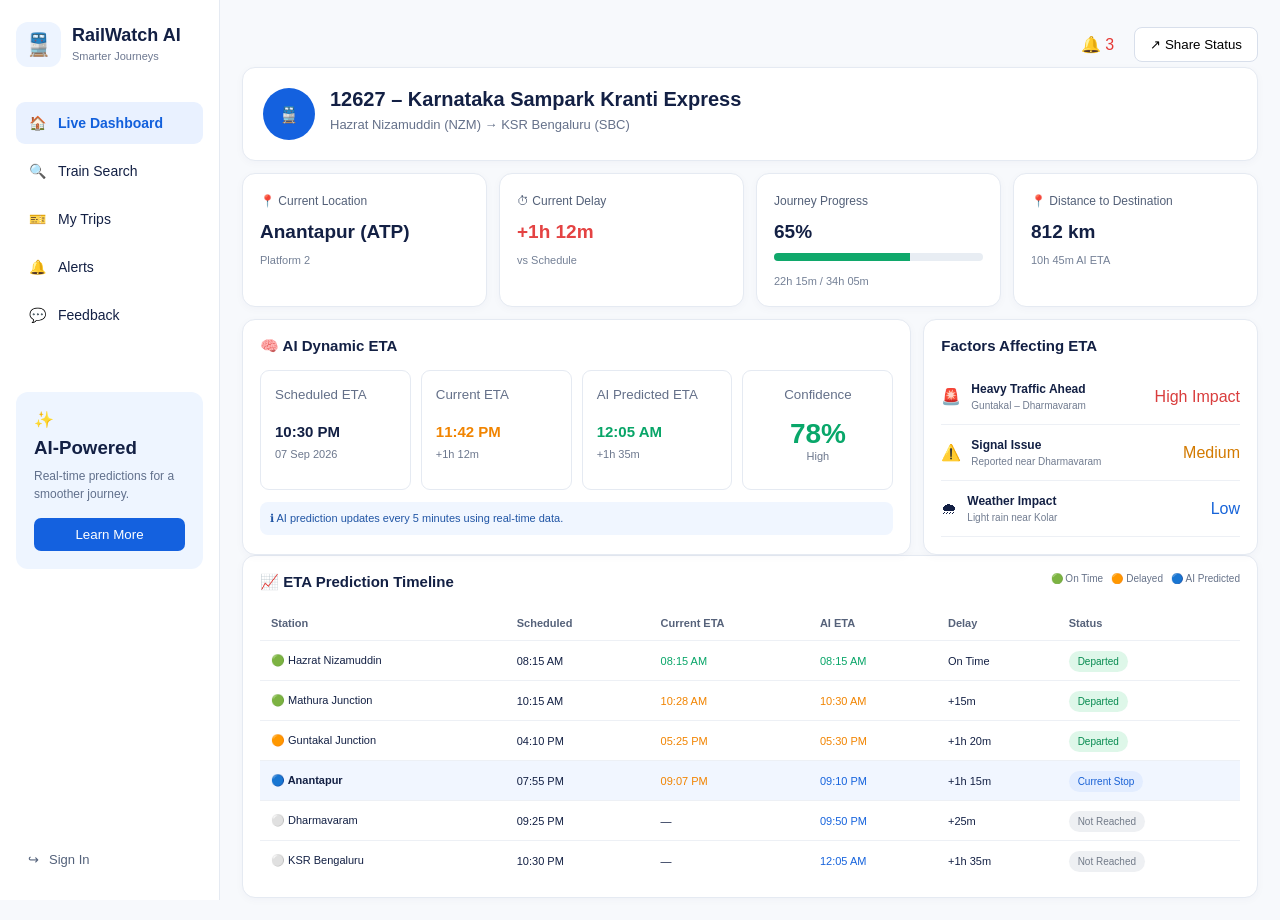
==== index.html @ a4cbb794 "Add files via upload" ====
<!DOCTYPE html>
<html lang="en">
<head>
  <meta charset="UTF-8">
  <meta name="viewport" content="width=device-width, initial-scale=1.0">
  <title>RailWatch AI - Live Dashboard</title>
  <link rel="stylesheet" href="style.css">
</head>

<body>

<div class="app">

  <!-- SIDEBAR -->
  <aside class="sidebar">

    <div class="brand">
      <div class="brand-icon">🚆</div>
      <div>
        <h2>RailWatch AI</h2>
        <small>Smarter Journeys</small>
      </div>
    </div>

    <nav>

      <a href="index.html" class="nav-item active">
        🏠 <span>Live Dashboard</span>
      </a>

      <a href="train.html" class="nav-item">
        🔍 <span>Train Search</span>
      </a>

      <a href="my-trips.html" class="nav-item">
        🎫 <span>My Trips</span>
      </a>

      <a href="alerts.html" class="nav-item">
        🔔 <span>Alerts</span>
      </a>

      <a href="feedback.html" class="nav-item">
        💬 <span>Feedback</span>
      </a>

    </nav>

    <div class="ai-sidebar-card">
      ✨
      <h3>AI-Powered</h3>
      <p>
        Real-time predictions for a smoother journey.
      </p>
      <button>Learn More</button>
    </div>

    <div class="auth-sidebar-links">
      <a href="signin.html" class="auth-link">↪ <span>Sign In</span></a>
    </div>

  </aside>


  <!-- MAIN -->
  <main class="main">

    <header class="topbar">
      <div>🔔 <span class="notification">3</span></div>
      <button>↗ Share Status</button>
    </header>


    <!-- TRAIN HEADER -->

    <section class="card train-header">

      <div class="train-logo">🚆</div>

      <div>
        <h1>12627 – Karnataka Sampark Kranti Express</h1>
        <p>Hazrat Nizamuddin (NZM) → KSR Bengaluru (SBC)</p>
      </div>

    </section>


    <!-- OVERVIEW -->

    <section class="overview-grid">

      <div class="card stat-card">
        <span>📍 Current Location</span>
        <h2>Anantapur (ATP)</h2>
        <small>Platform 2</small>
      </div>

      <div class="card stat-card">
        <span>⏱ Current Delay</span>
        <h2 class="danger">+1h 12m</h2>
        <small>vs Schedule</small>
      </div>

      <div class="card stat-card">
        <span>Journey Progress</span>
        <h2>65%</h2>

        <div class="progress">
          <div style="width:65%"></div>
        </div>

        <small>22h 15m / 34h 05m</small>
      </div>

      <div class="card stat-card">
        <span>📍 Distance to Destination</span>
        <h2>812 km</h2>
        <small>10h 45m AI ETA</small>
      </div>

    </section>


    <!-- ETA + FACTORS -->

    <section class="two-column">

      <!-- AI ETA -->

      <div class="card section">

        <h2>🧠 AI Dynamic ETA</h2>

        <div class="eta-grid">

          <div class="eta-box">
            <small>Scheduled ETA</small>
            <h3>10:30 PM</h3>
            <p>07 Sep 2026</p>
          </div>

          <div class="eta-box">
            <small>Current ETA</small>
            <h3 class="warning">11:42 PM</h3>
            <p>+1h 12m</p>
          </div>

          <div class="eta-box">
            <small>AI Predicted ETA</small>
            <h3 class="success">12:05 AM</h3>
            <p>+1h 35m</p>
          </div>

          <div class="eta-box confidence">
            <small>Confidence</small>
            <strong>78%</strong>
            <p>High</p>
          </div>

        </div>

        <div class="info">
          ℹ AI prediction updates every 5 minutes using real-time data.
        </div>

      </div>


      <!-- FACTORS -->

      <div class="card section">

        <h2>Factors Affecting ETA</h2>

        <div class="factor">
          🚨
          <div>
            <strong>Heavy Traffic Ahead</strong>
            <small>Guntakal – Dharmavaram</small>
          </div>
          <span class="high">High Impact</span>
        </div>

        <div class="factor">
          ⚠️
          <div>
            <strong>Signal Issue</strong>
            <small>Reported near Dharmavaram</small>
          </div>
          <span class="medium">Medium</span>
        </div>

        <div class="factor">
          🌧
          <div>
            <strong>Weather Impact</strong>
            <small>Light rain near Kolar</small>
          </div>
          <span class="low">Low</span>
        </div>

      </div>

    </section>


    <!-- ETA TIMELINE -->

    <section class="card section">

      <div class="section-heading">
        <h2>📈 ETA Prediction Timeline</h2>

        <div class="legend">
          🟢 On Time &nbsp;
          🟠 Delayed &nbsp;
          🔵 AI Predicted
        </div>
      </div>


      <div class="table-container">

        <table>

          <thead>
            <tr>
              <th>Station</th>
              <th>Scheduled</th>
              <th>Current ETA</th>
              <th>AI ETA</th>
              <th>Delay</th>
              <th>Status</th>
            </tr>
          </thead>

          <tbody>

            <tr>
              <td>🟢 Hazrat Nizamuddin</td>
              <td>08:15 AM</td>
              <td class="success">08:15 AM</td>
              <td class="success">08:15 AM</td>
              <td>On Time</td>
              <td><span class="status green">Departed</span></td>
            </tr>

            <tr>
              <td>🟢 Mathura Junction</td>
              <td>10:15 AM</td>
              <td class="warning">10:28 AM</td>
              <td class="warning">10:30 AM</td>
              <td>+15m</td>
              <td><span class="status green">Departed</span></td>
            </tr>

            <tr>
              <td>🟠 Guntakal Junction</td>
              <td>04:10 PM</td>
              <td class="warning">05:25 PM</td>
              <td class="warning">05:30 PM</td>
              <td>+1h 20m</td>
              <td><span class="status green">Departed</span></td>
            </tr>

            <tr class="current">
              <td><strong>🔵 Anantapur</strong></td>
              <td>07:55 PM</td>
              <td class="warning">09:07 PM</td>
              <td class="blue">09:10 PM</td>
              <td>+1h 15m</td>
              <td><span class="status blue-bg">Current Stop</span></td>
            </tr>

            <tr>
              <td>⚪ Dharmavaram</td>
              <td>09:25 PM</td>
              <td>—</td>
              <td class="blue">09:50 PM</td>
              <td>+25m</td>
              <td><span class="status gray">Not Reached</span></td>
            </tr>

            <tr>
              <td>⚪ KSR Bengaluru</td>
              <td>10:30 PM</td>
              <td>—</td>
              <td class="blue">12:05 AM</td>
              <td>+1h 35m</td>
              <td><span class="status gray">Not Reached</span></td>
            </tr>

          </tbody>

        </table>

      </div>

    </section>

  </main>

</div>

<script src="app.js"></script>
<script src="client_sync.js"></script>

</body>
</html>
---- style.css ----
* {
  box-sizing: border-box;
  margin: 0;
  padding: 0;
  font-family: Inter, Arial, sans-serif;
}

body {
  background: #f7f9fc;
  color: #132044;
}

a {
  text-decoration: none;
  color: inherit;
}


/* =========================
   APP
========================= */

.app {
  display: flex;
  min-height: 100vh;
}


/* =========================
   SIDEBAR
========================= */

.sidebar {
  width: 220px;
  background: white;
  border-right: 1px solid #e5eaf2;
  position: fixed;
  top: 0;
  bottom: 0;
  padding: 22px 16px;
  display: flex;
  flex-direction: column;
}

.brand {
  display: flex;
  align-items: center;
  gap: 11px;
  margin-bottom: 35px;
}

.brand-icon {
  width: 45px;
  height: 45px;
  background: #edf4ff;
  border-radius: 12px;
  display: flex;
  align-items: center;
  justify-content: center;
  font-size: 22px;
}

.brand h2 {
  font-size: 18px;
}

.brand small {
  color: #6d7890;
  font-size: 11px;
}


.nav-item {
  display: flex;
  gap: 12px;
  padding: 13px;
  border-radius: 9px;
  margin-bottom: 6px;
  font-size: 14px;
  transition: .2s;
}

.nav-item:hover {
  background: #f1f5ff;
}

.nav-item.active {
  background: #e9f1ff;
  color: #1260dc;
  font-weight: 650;
}


/* =========================
   AI CARD
========================= */

.ai-sidebar-card {
  background: #eef5ff;
  margin-top: 50px;
  padding: 18px;
  border-radius: 12px;
}

.ai-sidebar-card h3 {
  margin: 8px 0;
}

.ai-sidebar-card p {
  font-size: 12px;
  line-height: 1.5;
  color: #61708c;
}

.ai-sidebar-card button {
  width: 100%;
  margin-top: 15px;
  padding: 9px;
  border: 0;
  border-radius: 7px;
  background: #1461df;
  color: white;
}

.auth-sidebar-links {
  margin-top: auto;
  padding-top: 20px;
}

.auth-link {
  display: flex;
  align-items: center;
  gap: 10px;
  padding: 11px 12px;
  border-radius: 8px;
  color: #53617a;
  font-size: 13px;
  transition: .2s;
}

.auth-link:hover {
  background: #f1f5ff;
  color: #1260dc;
}


/* =========================
   MAIN
========================= */

.main {
  margin-left: 220px;
  width: calc(100% - 220px);
  padding: 22px;
}

.topbar {
  height: 45px;
  display: flex;
  justify-content: flex-end;
  align-items: center;
  gap: 20px;
}

.topbar button {
  padding: 9px 15px;
  border: 1px solid #d8dfeb;
  background: white;
  border-radius: 8px;
}

.notification {
  color: #e53935;
}


/* =========================
   COMMON CARD
========================= */

.card {
  background: white;
  border: 1px solid #e5eaf2;
  border-radius: 13px;
  box-shadow: 0 2px 8px rgba(20,40,80,.03);
}


/* =========================
   TRAIN HEADER
========================= */

.train-header {
  display: flex;
  gap: 15px;
  padding: 20px;
}

.train-logo {
  width: 52px;
  height: 52px;
  border-radius: 50%;
  background: #1461df;
  color: white;
  display: flex;
  align-items: center;
  justify-content: center;
}

.train-header h1 {
  font-size: 20px;
  margin-bottom: 6px;
}

.train-header p {
  color: #65718a;
  font-size: 13px;
}


/* =========================
   OVERVIEW
========================= */

.overview-grid {
  display: grid;
  grid-template-columns: repeat(4,1fr);
  gap: 12px;
  margin-top: 12px;
}

.stat-card {
  padding: 17px;
}

.stat-card span {
  font-size: 12px;
  color: #536078;
}

.stat-card h2 {
  margin: 12px 0 7px;
  font-size: 19px;
}

.stat-card small {
  color: #748096;
  font-size: 11px;
}

.progress {
  height: 8px;
  background: #e8edf3;
  border-radius: 20px;
  margin: 10px 0;
  overflow: hidden;
}

.progress div {
  height: 100%;
  background: #10a86b;
}


/* =========================
   TWO COLUMN
========================= */

.two-column {
  display: grid;
  grid-template-columns: 2fr 1fr;
  gap: 12px;
  margin-top: 12px;
}

.section {
  padding: 17px;
}

.section h2 {
  font-size: 15px;
  margin-bottom: 15px;
}


/* =========================
   ETA
========================= */

.eta-grid {
  display: grid;
  grid-template-columns: repeat(4,1fr);
  gap: 10px;
}

.eta-box {
  border: 1px solid #e5eaf2;
  border-radius: 9px;
  padding: 14px;
  min-height: 120px;
}

.eta-box small {
  color: #647089;
}

.eta-box h3 {
  margin: 20px 0 8px;
  font-size: 15px;
}

.eta-box p {
  color: #6c778d;
  font-size: 11px;
}

.confidence {
  text-align: center;
}

.confidence strong {
  display: block;
  font-size: 28px;
  color: #09a76a;
  margin-top: 15px;
}

.info {
  margin-top: 12px;
  padding: 10px;
  background: #f0f6ff;
  border-radius: 8px;
  color: #2055a5;
  font-size: 11px;
}


/* =========================
   FACTORS
========================= */

.factor {
  display: flex;
  align-items: center;
  gap: 10px;
  padding: 13px 0;
  border-bottom: 1px solid #edf0f5;
}

.factor div {
  flex: 1;
}

.factor strong,
.factor small {
  display: block;
}

.factor strong {
  font-size: 12px;
}

.factor small {
  font-size: 10px;
  color: #717c90;
  margin-top: 4px;
}


/* =========================
   COLORS
========================= */

.success {
  color: #08a568 !important;
}

.warning {
  color: #f18400 !important;
}

.danger {
  color: #e44343 !important;
}

.blue {
  color: #1764dd !important;
}

.high {
  color: #d93d3d;
}

.medium {
  color: #d37a00;
}

.low {
  color: #1764d9;
}


/* =========================
   TIMELINE
========================= */

.section-heading {
  display: flex;
  justify-content: space-between;
}

.legend {
  font-size: 10px;
  color: #667289;
}

.table-container {
  overflow-x: auto;
}

table {
  width: 100%;
  border-collapse: collapse;
}

th {
  font-size: 11px;
  color: #56627a;
  text-align: left;
  padding: 11px;
}

td {
  font-size: 11px;
  padding: 13px 11px;
  border-top: 1px solid #edf0f5;
}

.current {
  background: #f1f6ff;
}

.status {
  padding: 5px 9px;
  border-radius: 20px;
  font-size: 10px;
}

.green {
  background: #def7e9;
  color: #078b50;
}

.blue-bg {
  background: #e3edff;
  color: #1760d5;
}

.gray {
  background: #eef0f3;
  color: #727b89;
}


/* =========================
   PAGE HEADER
========================= */

.page-header {
  padding: 25px 0;
}

.page-header h1 {
  font-size: 25px;
  margin-bottom: 7px;
}

.page-header p {
  color: #69758c;
}


/* =========================
   SEARCH
========================= */

.search-box {
  padding: 20px;
  display: flex;
  gap: 15px;
  align-items: end;
}

.search-input {
  flex: 1;
}

.search-input label {
  display: block;
  font-size: 11px;
  margin-bottom: 7px;
}

.search-input input,
.feedback-form textarea,
.feedback-form select {
  width: 100%;
  border: 1px solid #dce2eb;
  border-radius: 8px;
  padding: 11px;
  outline: none;
}

.primary-btn {
  display: inline-block;
  border: 0;
  background: #1762dc;
  color: white;
  padding: 11px 18px;
  border-radius: 8px;
  cursor: pointer;
}

.secondary-btn {
  padding: 10px 15px;
  border: 1px solid #d5dce8;
  background: white;
  border-radius: 8px;
}

.user-form {
  margin: 16px 0 20px;
  padding-bottom: 18px;
  border-bottom: 1px solid #edf0f5;
}

/* =========================
   AUTH
========================= */

.auth-page {
  min-height: 100vh;
  display: grid;
  place-items: center;
  padding: 24px;
}

.auth-card {
  width: min(100%, 420px);
  padding: 30px;
}

.auth-brand {
  margin-bottom: 28px;
}

.auth-card h1 {
  font-size: 26px;
  margin-bottom: 8px;
}

.auth-subtitle {
  color: #69758c;
  font-size: 13px;
  margin-bottom: 25px;
}

.auth-card label {
  display: block;
  font-size: 12px;
  margin: 15px 0 7px;
}

.auth-card input {
  width: 100%;
  border: 1px solid #dce2eb;
  border-radius: 8px;
  padding: 11px;
  outline: none;
}

.auth-card input:focus {
  border-color: #1762dc;
}

.auth-submit {
  width: 100%;
  margin-top: 24px;
}

.back-link {
  display: block;
  margin-top: 20px;
  color: #1762dc;
  font-size: 12px;
  text-align: center;
}


/* =========================
   TRAIN RESULTS
========================= */

.section-heading-text {
  margin: 25px 0 12px;
  font-size: 17px;
}

.train-result {
  padding: 17px;
  margin-bottom: 10px;
  display: flex;
  align-items: center;
  gap: 15px;
}

.train-result-icon {
  font-size: 25px;
}

.train-result-info {
  flex: 1;
}

.train-result-info h3 {
  font-size: 14px;
  margin-bottom: 5px;
}

.train-result-info p {
  font-size: 11px;
  color: #69758a;
  margin-bottom: 8px;
}

.view-btn {
  color: #1762dc;
  font-weight: 650;
}


/* =========================
   TRIPS
========================= */

.trip-grid {
  display: grid;
  grid-template-columns: repeat(2,1fr);
  gap: 15px;
}

.trip-card {
  padding: 20px;
}

.trip-header {
  display: flex;
  justify-content: space-between;
}

.trip-header h2 {
  margin-top: 12px;
}

.trip-header p {
  color: #68748a;
  font-size: 12px;
}

.favorite {
  color: #f2a400;
  font-size: 20px;
}

.trip-route {
  display: flex;
  align-items: center;
  justify-content: space-between;
  margin: 30px 0;
}

.trip-route div {
  text-align: center;
}

.trip-route small {
  display: block;
  color: #718096;
  margin-top: 5px;
  font-size: 10px;
}

.route-line {
  color: #1762dc;
}

.trip-status {
  display: flex;
  justify-content: space-between;
  margin-bottom: 20px;
}

.trip-status small,
.trip-status strong {
  display: block;
}

.trip-status small {
  color: #69758b;
  font-size: 10px;
}

.trip-status strong {
  margin-top: 5px;
}


/* =========================
   ALERTS
========================= */

.alert-list {
  display: flex;
  flex-direction: column;
  gap: 10px;
}

.alert-card-large {
  padding: 18px;
  display: flex;
  gap: 15px;
}

.alert-symbol {
  width: 45px;
  height: 45px;
  border-radius: 10px;
  display: flex;
  align-items: center;
  justify-content: center;
}

.danger-bg {
  background: #ffe7e7;
}

.warning-bg {
  background: #fff1db;
}

.success-bg {
  background: #def7e9;
}

.alert-content {
  flex: 1;
}

.alert-top {
  display: flex;
  justify-content: space-between;
}

.alert-top h3 {
  font-size: 14px;
}

.alert-top small {
  color: #7a8497;
}

.alert-content p {
  margin: 8px 0;
  font-size: 12px;
  color: #647087;
}

.alert-tag {
  font-size: 10px;
}


/* =========================
   FEEDBACK
========================= */

.feedback-layout {
  display: grid;
  grid-template-columns: 2fr 1fr;
  gap: 15px;
}

.feedback-form,
.feedback-info {
  padding: 22px;
}

.feedback-form h2 {
  margin-bottom: 25px;
}

.feedback-form label {
  display: block;
  font-size: 12px;
  margin: 15px 0 7px;
}

.feedback-form textarea {
  min-height: 140px;
  resize: vertical;
}

.feedback-form select {
  margin-bottom: 15px;
}

.rating {
  display: flex;
  gap: 10px;
}

.rating button {
  font-size: 25px;
  background: white;
  border: 1px solid #e1e6ee;
  border-radius: 8px;
  padding: 7px;
  cursor: pointer;
}

.feedback-icon {
  font-size: 35px;
  margin-bottom: 15px;
}

.feedback-info li {
  margin: 15px 0;
  color: #5e6b82;
  font-size: 12px;
}


/* =========================
   MOBILE
========================= */

@media(max-width: 900px) {

  .sidebar {
    width: 70px;
  }

  .brand div:last-child,
  .nav-item span,
  .ai-sidebar-card {
    display: none;
  }

  .nav-item {
    justify-content: center;
  }

  .main {
    margin-left: 70px;
    width: calc(100% - 70px);
  }

  .overview-grid,
  .two-column,
  .trip-grid,
  .feedback-layout {
    grid-template-columns: 1fr;
  }

  .eta-grid {
    grid-template-columns: repeat(2,1fr);
  }

  .search-box {
    flex-direction: column;
    align-items: stretch;
  }

}

@media(max-width: 550px) {

  .eta-grid {
    grid-template-columns: 1fr;
  }

  .main {
    padding: 12px;
  }

}
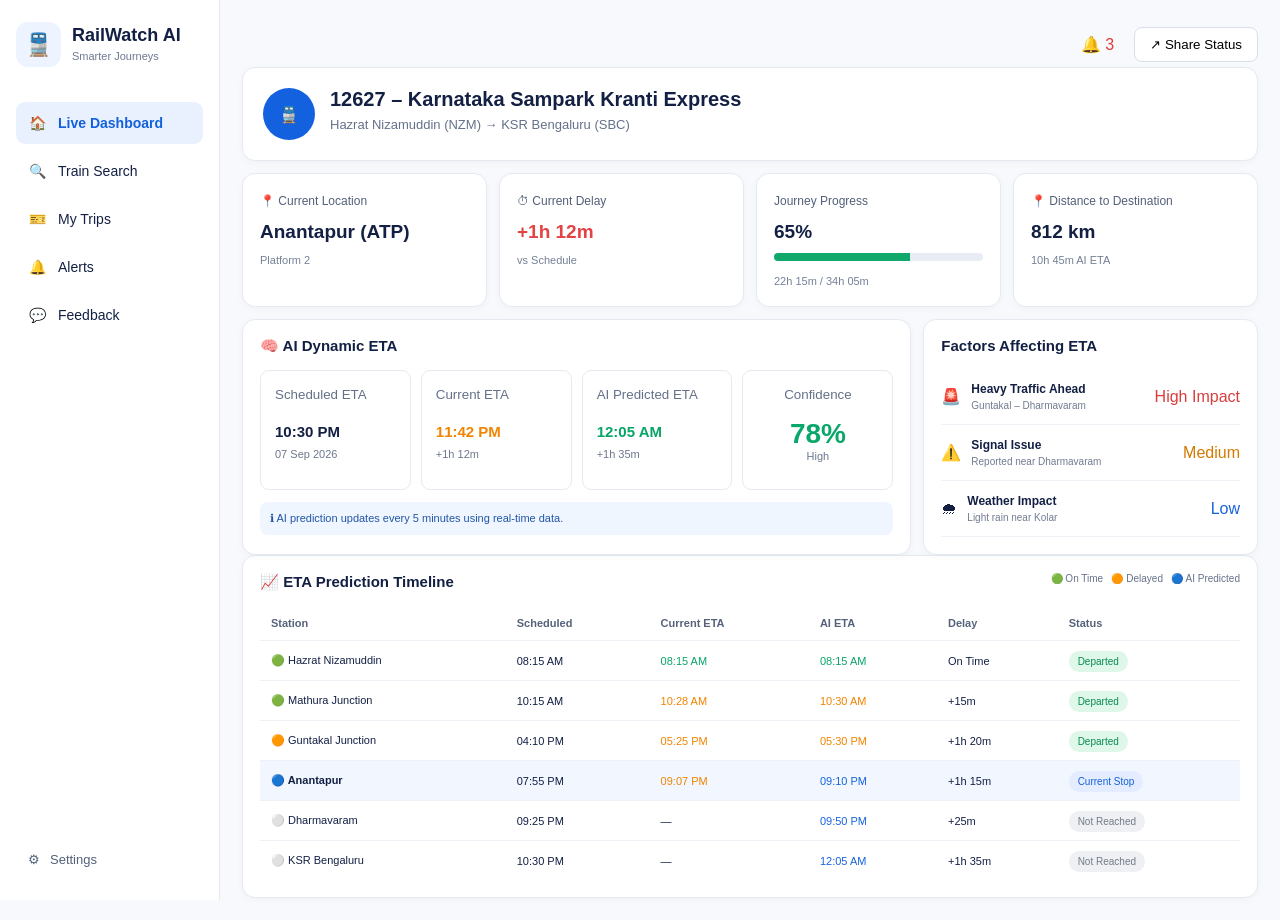
==== commit 192712e2: "Add files via upload" ====
--- a/index.html
+++ b/index.html
@@ -46,17 +46,11 @@
 
     </nav>
 
-    <div class="ai-sidebar-card">
-      ✨
-      <h3>AI-Powered</h3>
-      <p>
-        Real-time predictions for a smoother journey.
-      </p>
-      <button>Learn More</button>
-    </div>
-
     <div class="auth-sidebar-links">
-      <a href="signin.html" class="auth-link">↪ <span>Sign In</span></a>
+      <details class="settings-menu">
+        <summary>⚙ <span>Settings</span></summary>
+        <a href="signin.html" class="auth-link">↪ <span>Sign In</span></a>
+      </details>
     </div>
 
   </aside>
--- a/style.css
+++ b/style.css
@@ -143,6 +143,32 @@
   color: #1260dc;
 }
 
+.settings-menu summary {
+  display: flex;
+  align-items: center;
+  gap: 10px;
+  padding: 11px 12px;
+  border-radius: 8px;
+  color: #53617a;
+  font-size: 13px;
+  cursor: pointer;
+  list-style: none;
+}
+
+.settings-menu summary::-webkit-details-marker {
+  display: none;
+}
+
+.settings-menu summary:hover {
+  background: #f1f5ff;
+  color: #1260dc;
+}
+
+.settings-menu .auth-link {
+  margin-top: 4px;
+  padding-left: 24px;
+}
+
 
 /* =========================
    MAIN
@@ -583,6 +609,26 @@
   border-color: #1762dc;
 }
 
+.password-field {
+  position: relative;
+}
+
+.password-field input {
+  padding-right: 42px;
+}
+
+.password-toggle {
+  position: absolute;
+  top: 50%;
+  right: 8px;
+  transform: translateY(-50%);
+  border: 0;
+  background: transparent;
+  color: #53617a;
+  cursor: pointer;
+  padding: 5px;
+}
+
 .auth-submit {
   width: 100%;
   margin-top: 24px;
@@ -594,6 +640,34 @@
   color: #1762dc;
   font-size: 12px;
   text-align: center;
+}
+
+.signin-error {
+  min-height: 18px;
+  margin-top: 10px;
+  color: #e44343;
+  font-size: 12px;
+  text-align: center;
+}
+
+.js-message {
+  margin-top: 10px;
+  color: #e44343;
+  font-size: 12px;
+}
+
+.other-factor-textarea {
+  width: 100%;
+  min-height: 78px;
+  padding: 10px;
+  border: 1px solid #dce2eb;
+  border-radius: 8px;
+  resize: vertical;
+  outline: none;
+}
+
+.other-factor-textarea:focus {
+  border-color: #1762dc;
 }
 
 
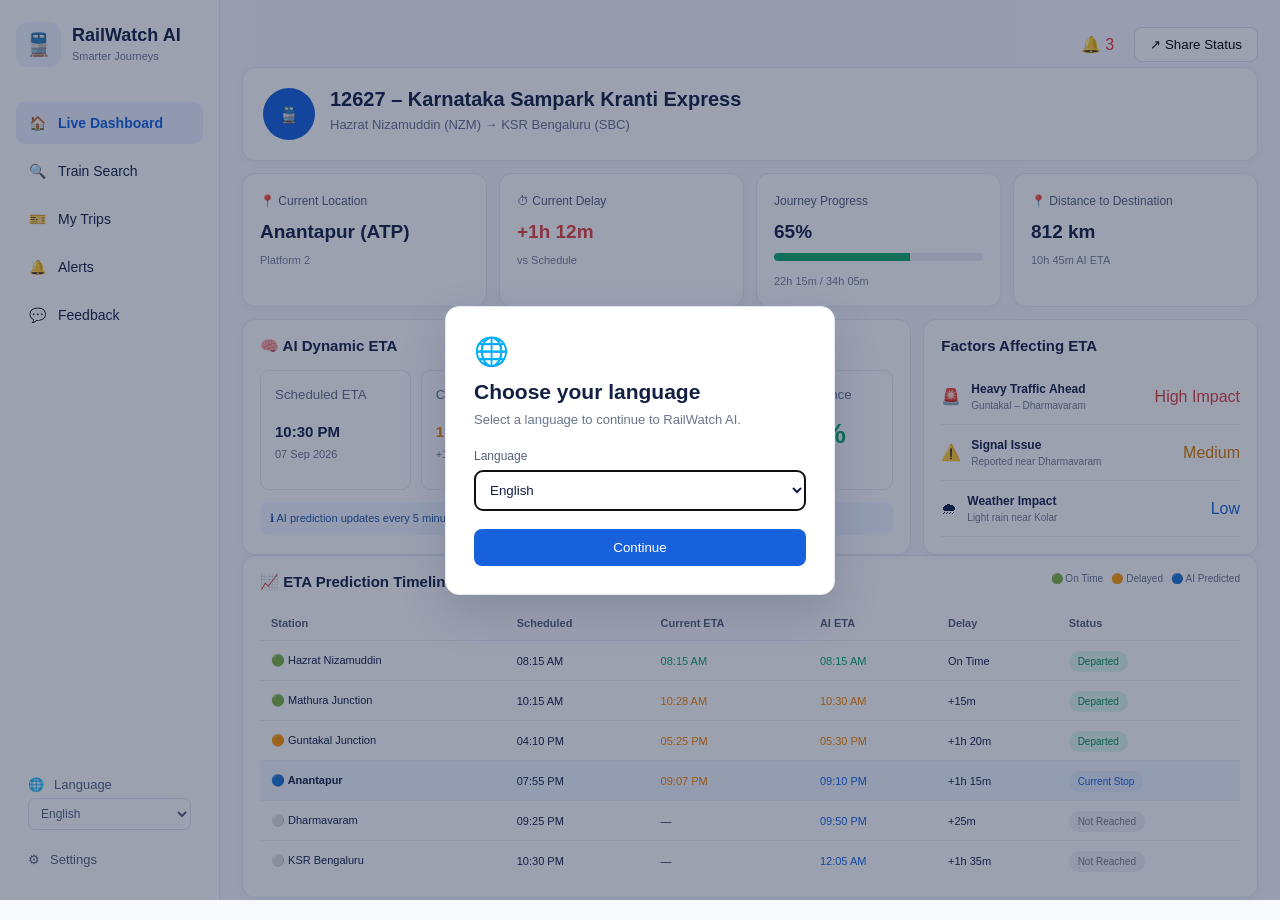
==== commit 0cc6f4be: "Add files via upload" ====
--- a/index.html
+++ b/index.html
@@ -47,6 +47,17 @@
     </nav>
 
     <div class="auth-sidebar-links">
+      <div class="language-setting">
+        <label for="languageSelect">🌐 <span>Language</span></label>
+        <select id="languageSelect" aria-label="Language">
+          <option value="en">English</option>
+          <option value="hi">हिन्दी</option>
+          <option value="kn">ಕನ್ನಡ</option>
+          <option value="ta">தமிழ்</option>
+          <option value="ml">മലയാളം</option>
+          <option value="te">తెలుగు</option>
+        </select>
+      </div>
       <details class="settings-menu">
         <summary>⚙ <span>Settings</span></summary>
         <a href="signin.html" class="auth-link">↪ <span>Sign In</span></a>
@@ -72,8 +83,8 @@
       <div class="train-logo">🚆</div>
 
       <div>
-        <h1>12627 – Karnataka Sampark Kranti Express</h1>
-        <p>Hazrat Nizamuddin (NZM) → KSR Bengaluru (SBC)</p>
+        <h1 id="dashboardTrainName">12627 – Karnataka Sampark Kranti Express</h1>
+        <p id="dashboardTrainPath">Hazrat Nizamuddin (NZM) → KSR Bengaluru (SBC)</p>
       </div>
 
     </section>
@@ -85,13 +96,13 @@
 
       <div class="card stat-card">
         <span>📍 Current Location</span>
-        <h2>Anantapur (ATP)</h2>
-        <small>Platform 2</small>
+        <h2 id="dashboardLocation">Anantapur (ATP)</h2>
+        <small id="dashboardPlatform">Platform 2</small>
       </div>
 
       <div class="card stat-card">
         <span>⏱ Current Delay</span>
-        <h2 class="danger">+1h 12m</h2>
+        <h2 id="dashboardDelay" class="danger">+1h 12m</h2>
         <small>vs Schedule</small>
       </div>
 
@@ -108,7 +119,7 @@
 
       <div class="card stat-card">
         <span>📍 Distance to Destination</span>
-        <h2>812 km</h2>
+        <h2 id="dashboardDistance">812 km</h2>
         <small>10h 45m AI ETA</small>
       </div>
 
@@ -296,6 +307,71 @@
 
 </div>
 
+<div class="train-picker-modal" id="trainPickerModal" role="dialog" aria-modal="true" aria-labelledby="trainPickerTitle" hidden>
+  <div class="train-picker-card">
+    <div class="language-modal-icon">🚆</div>
+    <h2 id="trainPickerTitle">Choose a train</h2>
+    <p id="trainPickerRoute"></p>
+    <div id="trainPickerResults" class="train-picker-results"></div>
+  </div>
+</div>
+
+<div class="language-modal" id="languageModal" role="dialog" aria-modal="true" aria-labelledby="languageModalTitle" hidden>
+  <div class="language-modal-card">
+    <div class="language-modal-icon">🌐</div>
+    <h2 id="languageModalTitle">Choose your language</h2>
+    <p>Select a language to continue to RailWatch AI.</p>
+    <label for="languageModalSelect">Language</label>
+    <select id="languageModalSelect">
+      <option value="en">English</option>
+      <option value="hi">हिन्दी</option>
+      <option value="kn">ಕನ್ನಡ</option>
+      <option value="ta">தமிழ்</option>
+      <option value="ml">മലയാളം</option>
+      <option value="te">తెలుగు</option>
+    </select>
+    <button class="primary-btn language-continue" id="languageContinue" type="button">Continue</button>
+  </div>
+</div>
+
+<div class="journey-modal" id="journeyModal" role="dialog" aria-modal="true" aria-labelledby="journeyModalTitle" hidden>
+  <div class="journey-modal-card">
+    <div class="language-modal-icon">🚆</div>
+    <h2 id="journeyModalTitle">Plan your journey</h2>
+    <p>Select your starting point and destination to continue.</p>
+    <form id="journeyForm">
+      <label for="journeyFrom">From</label>
+      <select id="journeyFrom" required>
+        <option value="">Select station</option>
+        <option>Hazrat Nizamuddin</option>
+        <option>Mathura Junction</option>
+        <option>Guntakal Junction</option>
+        <option>Anantapur</option>
+        <option>Dharmavaram</option>
+        <option>KSR Bengaluru</option>
+        <option>Kolar</option>
+        <option>New Delhi</option>
+      </select>
+
+      <label for="journeyTo">To</label>
+      <select id="journeyTo" required>
+        <option value="">Select station</option>
+        <option>Hazrat Nizamuddin</option>
+        <option>Mathura Junction</option>
+        <option>Guntakal Junction</option>
+        <option>Anantapur</option>
+        <option>Dharmavaram</option>
+        <option>KSR Bengaluru</option>
+        <option>Kolar</option>
+        <option>New Delhi</option>
+      </select>
+
+      <p class="journey-error" id="journeyError" role="alert"></p>
+      <button class="primary-btn journey-search" type="submit">Search</button>
+    </form>
+  </div>
+</div>
+
 <script src="app.js"></script>
 <script src="client_sync.js"></script>
 
--- a/style.css
+++ b/style.css
@@ -127,6 +127,30 @@
   padding-top: 20px;
 }
 
+.language-setting {
+  margin-bottom: 6px;
+}
+
+.language-setting label {
+  display: flex;
+  align-items: center;
+  gap: 10px;
+  padding: 11px 12px 6px;
+  color: #53617a;
+  font-size: 13px;
+}
+
+.language-setting select {
+  width: calc(100% - 24px);
+  margin: 0 12px 5px;
+  padding: 7px 8px;
+  border: 1px solid #dce2eb;
+  border-radius: 7px;
+  background: white;
+  color: #53617a;
+  font-size: 12px;
+}
+
 .auth-link {
   display: flex;
   align-items: center;
@@ -167,6 +191,209 @@
 .settings-menu .auth-link {
   margin-top: 4px;
   padding-left: 24px;
+}
+
+.language-modal[hidden] {
+  display: none;
+}
+
+.language-modal {
+  position: fixed;
+  inset: 0;
+  z-index: 20;
+  display: grid;
+  place-items: center;
+  padding: 20px;
+  background: rgba(19, 32, 68, .42);
+}
+
+.language-modal-card {
+  width: min(100%, 390px);
+  padding: 28px;
+  border: 1px solid #e5eaf2;
+  border-radius: 14px;
+  background: white;
+  box-shadow: 0 18px 45px rgba(20, 40, 80, .18);
+}
+
+.language-modal-icon {
+  font-size: 28px;
+  margin-bottom: 12px;
+}
+
+.language-modal-card h2 {
+  font-size: 21px;
+  margin-bottom: 8px;
+}
+
+.language-modal-card p {
+  color: #69758c;
+  font-size: 13px;
+  margin-bottom: 22px;
+}
+
+.language-modal-card label {
+  display: block;
+  color: #536078;
+  font-size: 12px;
+  margin-bottom: 7px;
+}
+
+.language-modal-card select {
+  width: 100%;
+  padding: 11px;
+  border: 1px solid #dce2eb;
+  border-radius: 8px;
+  background: white;
+  color: #132044;
+}
+
+.language-continue {
+  width: 100%;
+  margin-top: 18px;
+}
+
+.journey-modal[hidden] {
+  display: none;
+}
+
+.journey-modal {
+  position: fixed;
+  inset: 0;
+  z-index: 19;
+  display: grid;
+  place-items: center;
+  padding: 20px;
+  background: rgba(19, 32, 68, .42);
+}
+
+.journey-modal-card {
+  width: min(100%, 420px);
+  padding: 28px;
+  border: 1px solid #e5eaf2;
+  border-radius: 14px;
+  background: white;
+  box-shadow: 0 18px 45px rgba(20, 40, 80, .18);
+}
+
+.journey-modal-card h2 {
+  font-size: 21px;
+  margin-bottom: 8px;
+}
+
+.journey-modal-card p {
+  color: #69758c;
+  font-size: 13px;
+  margin-bottom: 20px;
+}
+
+.journey-modal-card label {
+  display: block;
+  color: #536078;
+  font-size: 12px;
+  margin: 14px 0 7px;
+}
+
+.journey-modal-card select {
+  width: 100%;
+  padding: 11px;
+  border: 1px solid #dce2eb;
+  border-radius: 8px;
+  background: white;
+  color: #132044;
+}
+
+.journey-search {
+  width: 100%;
+  margin-top: 4px;
+}
+
+.journey-error {
+  min-height: 18px;
+  margin: 10px 0 4px !important;
+  color: #e44343 !important;
+  font-size: 12px !important;
+}
+
+.train-picker-modal[hidden] {
+  display: none;
+}
+
+.train-picker-modal {
+  position: fixed;
+  inset: 0;
+  z-index: 18;
+  display: grid;
+  place-items: center;
+  padding: 20px;
+  background: rgba(19, 32, 68, .42);
+}
+
+.train-picker-card {
+  width: min(100%, 520px);
+  max-height: min(680px, 90vh);
+  overflow-y: auto;
+  padding: 28px;
+  border: 1px solid #e5eaf2;
+  border-radius: 14px;
+  background: white;
+  box-shadow: 0 18px 45px rgba(20, 40, 80, .18);
+}
+
+.train-picker-card h2 {
+  font-size: 21px;
+  margin-bottom: 8px;
+}
+
+.train-picker-card > p {
+  color: #69758c;
+  font-size: 13px;
+  margin-bottom: 18px;
+}
+
+.train-picker-results {
+  display: grid;
+  gap: 10px;
+}
+
+.train-picker-option {
+  width: 100%;
+  padding: 14px;
+  border: 1px solid #e5eaf2;
+  border-radius: 9px;
+  background: white;
+  color: #132044;
+  text-align: left;
+  cursor: pointer;
+  transition: .2s;
+}
+
+.train-picker-option:hover,
+.train-picker-option:focus {
+  border-color: #1764dd;
+  background: #f1f6ff;
+  outline: none;
+}
+
+.train-picker-option strong,
+.train-picker-option small {
+  display: block;
+}
+
+.train-picker-option strong {
+  font-size: 14px;
+}
+
+.train-picker-option small {
+  margin-top: 5px;
+  color: #69758c;
+  font-size: 11px;
+}
+
+.search-station-button {
+  width: 100%;
+  margin-top: 4px;
+  cursor: pointer;
 }
 
 
@@ -686,6 +913,15 @@
   display: flex;
   align-items: center;
   gap: 15px;
+  cursor: pointer;
+  transition: .2s;
+}
+
+.train-result:hover,
+.train-result:focus {
+  border-color: #1764dd;
+  box-shadow: 0 4px 14px rgba(23, 100, 221, .12);
+  outline: none;
 }
 
 .train-result-icon {
@@ -705,6 +941,82 @@
   font-size: 11px;
   color: #69758a;
   margin-bottom: 8px;
+}
+
+.train-details {
+  margin-top: 20px;
+}
+
+.train-details[hidden] {
+  display: none;
+}
+
+.train-details-grid {
+  display: grid;
+  grid-template-columns: repeat(2, 1fr);
+  gap: 16px;
+}
+
+.train-details-grid > div {
+  display: flex;
+  flex-direction: column;
+  gap: 6px;
+  padding: 13px;
+  border: 1px solid #e5eaf2;
+  border-radius: 9px;
+}
+
+.train-details-grid small,
+.availability-block h3 {
+  color: #667289;
+  font-size: 11px;
+}
+
+.train-details-grid strong {
+  color: #132044;
+  font-size: 14px;
+}
+
+.train-path {
+  grid-column: 1 / -1;
+}
+
+.availability-block {
+  margin-top: 18px;
+}
+
+.availability-block h3 {
+  margin-bottom: 10px;
+  font-weight: 600;
+}
+
+.availability-days {
+  display: flex;
+  gap: 10px;
+  flex-wrap: wrap;
+}
+
+.availability-day {
+  width: 34px;
+  height: 34px;
+  border: 2px solid;
+  border-radius: 50%;
+  display: grid;
+  place-items: center;
+  font-size: 12px;
+  font-weight: 700;
+}
+
+.availability-day.available {
+  border-color: #10a86b;
+  background: #def7e9;
+  color: #078b50;
+}
+
+.availability-day.unavailable {
+  border-color: #e44343;
+  background: #ffebeb;
+  color: #c52d2d;
 }
 
 .view-btn {
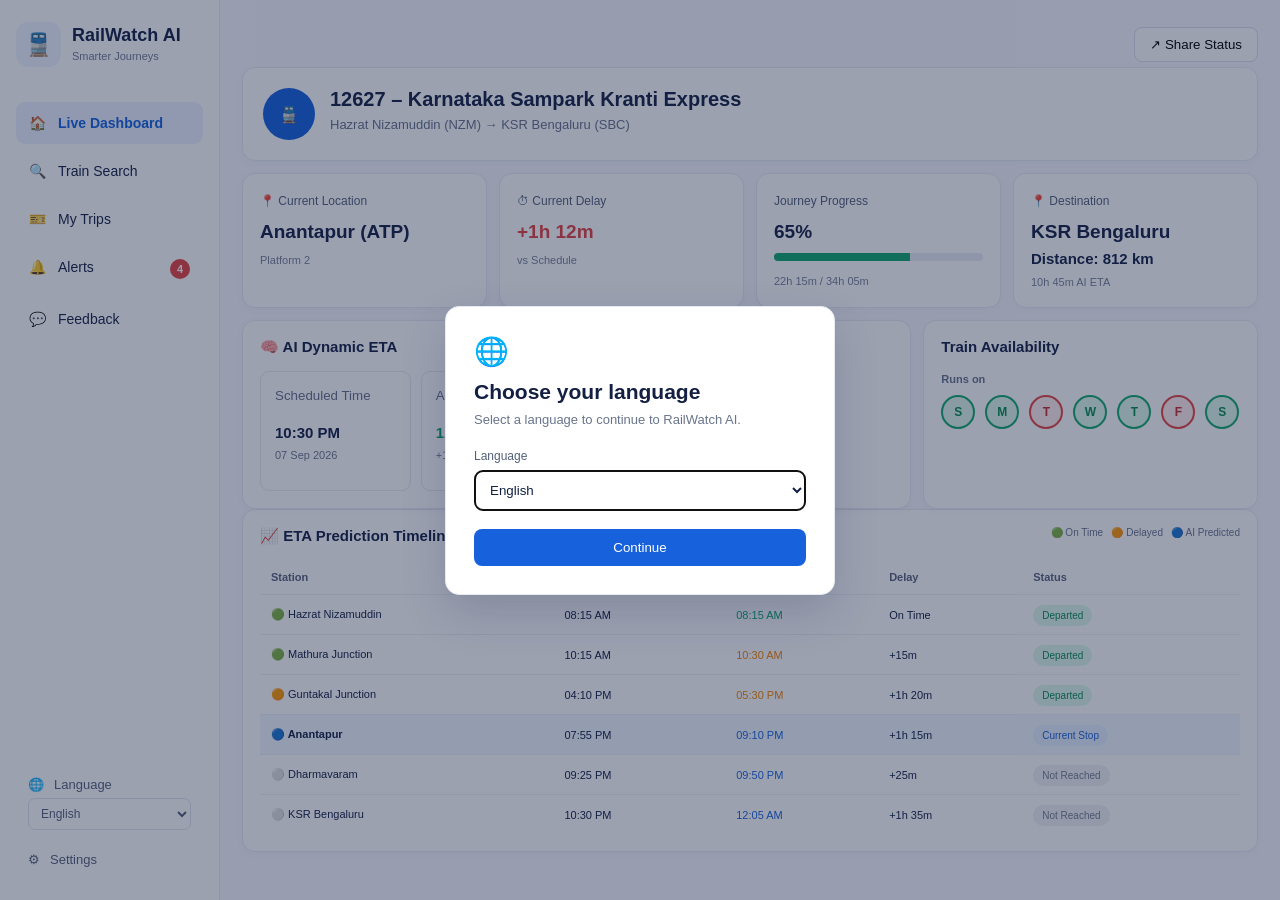
==== commit d46a5847: "Add files via upload" ====
--- a/index.html
+++ b/index.html
@@ -37,7 +37,7 @@
       </a>
 
       <a href="alerts.html" class="nav-item">
-        🔔 <span>Alerts</span>
+        🔔 <span>Alerts</span><span class="alert-count" data-alert-count aria-label="Number of alerts">4</span>
       </a>
 
       <a href="feedback.html" class="nav-item">
@@ -71,7 +71,6 @@
   <main class="main">
 
     <header class="topbar">
-      <div>🔔 <span class="notification">3</span></div>
       <button>↗ Share Status</button>
     </header>
 
@@ -118,8 +117,9 @@
       </div>
 
       <div class="card stat-card">
-        <span>📍 Distance to Destination</span>
-        <h2 id="dashboardDistance">812 km</h2>
+        <span>📍 Destination</span>
+        <h2 id="dashboardDestination">KSR Bengaluru</h2>
+        <strong class="distance-value" id="dashboardDistance">Distance: 812 km</strong>
         <small>10h 45m AI ETA</small>
       </div>
 
@@ -139,20 +139,14 @@
         <div class="eta-grid">
 
           <div class="eta-box">
-            <small>Scheduled ETA</small>
-            <h3>10:30 PM</h3>
+            <small>Scheduled Time</small>
+            <h3 id="dashboardScheduledEta">10:30 PM</h3>
             <p>07 Sep 2026</p>
           </div>
 
           <div class="eta-box">
-            <small>Current ETA</small>
-            <h3 class="warning">11:42 PM</h3>
-            <p>+1h 12m</p>
-          </div>
-
-          <div class="eta-box">
             <small>AI Predicted ETA</small>
-            <h3 class="success">12:05 AM</h3>
+            <h3 id="dashboardAiEta" class="success">12:05 AM</h3>
             <p>+1h 35m</p>
           </div>
 
@@ -164,44 +158,26 @@
 
         </div>
 
-        <div class="info">
-          ℹ AI prediction updates every 5 minutes using real-time data.
-        </div>
-
-      </div>
-
-
-      <!-- FACTORS -->
+      </div>
+
+
+      <!-- TRAIN AVAILABILITY -->
 
       <div class="card section">
 
-        <h2>Factors Affecting ETA</h2>
-
-        <div class="factor">
-          🚨
-          <div>
-            <strong>Heavy Traffic Ahead</strong>
-            <small>Guntakal – Dharmavaram</small>
+        <h2>Train Availability</h2>
+
+        <div class="availability-block">
+          <h3>Runs on</h3>
+          <div class="availability-days" id="dashboardAvailability" aria-label="Train availability by day">
+            <span class="availability-day available" title="Available on Sunday">S</span>
+            <span class="availability-day available" title="Available on Monday">M</span>
+            <span class="availability-day unavailable" title="Not available on Tuesday">T</span>
+            <span class="availability-day available" title="Available on Wednesday">W</span>
+            <span class="availability-day available" title="Available on Thursday">T</span>
+            <span class="availability-day unavailable" title="Not available on Friday">F</span>
+            <span class="availability-day available" title="Available on Saturday">S</span>
           </div>
-          <span class="high">High Impact</span>
-        </div>
-
-        <div class="factor">
-          ⚠️
-          <div>
-            <strong>Signal Issue</strong>
-            <small>Reported near Dharmavaram</small>
-          </div>
-          <span class="medium">Medium</span>
-        </div>
-
-        <div class="factor">
-          🌧
-          <div>
-            <strong>Weather Impact</strong>
-            <small>Light rain near Kolar</small>
-          </div>
-          <span class="low">Low</span>
         </div>
 
       </div>
@@ -232,7 +208,6 @@
             <tr>
               <th>Station</th>
               <th>Scheduled</th>
-              <th>Current ETA</th>
               <th>AI ETA</th>
               <th>Delay</th>
               <th>Status</th>
@@ -245,7 +220,6 @@
               <td>🟢 Hazrat Nizamuddin</td>
               <td>08:15 AM</td>
               <td class="success">08:15 AM</td>
-              <td class="success">08:15 AM</td>
               <td>On Time</td>
               <td><span class="status green">Departed</span></td>
             </tr>
@@ -253,7 +227,6 @@
             <tr>
               <td>🟢 Mathura Junction</td>
               <td>10:15 AM</td>
-              <td class="warning">10:28 AM</td>
               <td class="warning">10:30 AM</td>
               <td>+15m</td>
               <td><span class="status green">Departed</span></td>
@@ -262,7 +235,6 @@
             <tr>
               <td>🟠 Guntakal Junction</td>
               <td>04:10 PM</td>
-              <td class="warning">05:25 PM</td>
               <td class="warning">05:30 PM</td>
               <td>+1h 20m</td>
               <td><span class="status green">Departed</span></td>
@@ -271,7 +243,6 @@
             <tr class="current">
               <td><strong>🔵 Anantapur</strong></td>
               <td>07:55 PM</td>
-              <td class="warning">09:07 PM</td>
               <td class="blue">09:10 PM</td>
               <td>+1h 15m</td>
               <td><span class="status blue-bg">Current Stop</span></td>
@@ -280,7 +251,6 @@
             <tr>
               <td>⚪ Dharmavaram</td>
               <td>09:25 PM</td>
-              <td>—</td>
               <td class="blue">09:50 PM</td>
               <td>+25m</td>
               <td><span class="status gray">Not Reached</span></td>
@@ -289,7 +259,6 @@
             <tr>
               <td>⚪ KSR Bengaluru</td>
               <td>10:30 PM</td>
-              <td>—</td>
               <td class="blue">12:05 AM</td>
               <td>+1h 35m</td>
               <td><span class="status gray">Not Reached</span></td>
@@ -369,9 +338,11 @@
       <p class="journey-error" id="journeyError" role="alert"></p>
       <button class="primary-btn journey-search" type="submit">Search</button>
     </form>
+    <button class="secondary-btn journey-close" id="journeyClose" type="button">Close</button>
   </div>
 </div>
 
+<script src="auth.js"></script>
 <script src="app.js"></script>
 <script src="client_sync.js"></script>
 
--- a/style.css
+++ b/style.css
@@ -88,6 +88,20 @@
   background: #e9f1ff;
   color: #1260dc;
   font-weight: 650;
+}
+
+.alert-count {
+  min-width: 20px;
+  height: 20px;
+  margin-left: auto;
+  padding: 0 5px;
+  border-radius: 10px;
+  display: inline-grid;
+  place-items: center;
+  background: #e44343;
+  color: white;
+  font-size: 11px;
+  font-weight: 700;
 }
 
 
@@ -308,6 +322,11 @@
   margin-top: 4px;
 }
 
+.journey-close {
+  width: 100%;
+  margin-top: 10px;
+}
+
 .journey-error {
   min-height: 18px;
   margin: 10px 0 4px !important;
@@ -407,6 +426,11 @@
   padding: 22px;
 }
 
+.admin-main {
+  margin-left: 0;
+  width: 100%;
+}
+
 .topbar {
   height: 45px;
   display: flex;
@@ -499,6 +523,13 @@
 .stat-card small {
   color: #748096;
   font-size: 11px;
+}
+
+.stat-card .distance-value {
+  display: block;
+  margin-bottom: 5px;
+  color: #132044;
+  font-size: 15px;
 }
 
 .progress {
@@ -730,6 +761,48 @@
 
 .page-header p {
   color: #69758c;
+}
+
+.data-main .form-grid {
+  grid-template-columns: repeat(auto-fit, minmax(min(220px, 100%), 1fr));
+}
+
+.data-main .form-group input,
+.data-main .form-group select,
+.data-main .form-group textarea {
+  width: 100%;
+  min-width: 0;
+}
+
+.console-form {
+  margin-bottom: 20px;
+}
+
+.alert-description-group {
+  grid-column: span 2;
+}
+
+.data-main .table-container {
+  width: 100%;
+  overflow-x: auto;
+  overscroll-behavior-inline: contain;
+  -webkit-overflow-scrolling: touch;
+}
+
+.data-main #scheduleTableBody + * {
+  min-width: 620px;
+}
+
+.data-main .table-container table {
+  min-width: 620px;
+}
+
+.console-alert-list {
+  margin-top: 10px;
+}
+
+.console-alert-list .alert-card-large {
+  min-width: 0;
 }
 
 
@@ -816,6 +889,17 @@
   color: #69758c;
   font-size: 13px;
   margin-bottom: 25px;
+}
+
+.auth-divider {
+  border: 0;
+  border-top: 1px solid #e5eaf2;
+  margin: 24px 0 20px;
+}
+
+.auth-section-title {
+  font-size: 15px;
+  margin-bottom: 12px;
 }
 
 .auth-card label {
@@ -883,6 +967,10 @@
   font-size: 12px;
 }
 
+.js-message.success {
+  color: #08a568;
+}
+
 .other-factor-textarea {
   width: 100%;
   min-height: 78px;
@@ -994,6 +1082,31 @@
   display: flex;
   gap: 10px;
   flex-wrap: wrap;
+}
+
+.availability-editor {
+  display: grid;
+  grid-template-columns: repeat(7, minmax(72px, 1fr));
+  gap: 8px;
+  margin: 4px 0 18px;
+}
+
+.availability-editor-day {
+  display: flex;
+  align-items: center;
+  justify-content: center;
+  gap: 6px;
+  min-height: 42px;
+  padding: 8px;
+  border: 1px solid #dce2eb;
+  border-radius: 8px;
+  color: #536078;
+  font-size: 11px;
+  cursor: pointer;
+}
+
+.availability-editor-day input {
+  accent-color: #1762dc;
 }
 
 .availability-day {
@@ -1267,6 +1380,10 @@
     align-items: stretch;
   }
 
+  .availability-editor {
+    grid-template-columns: repeat(4, minmax(100px, 1fr));
+  }
+
 }
 
 @media(max-width: 550px) {
@@ -1279,4 +1396,65 @@
     padding: 12px;
   }
 
+  .availability-editor {
+    grid-template-columns: repeat(2, minmax(0, 1fr));
+  }
+
+  .page-header {
+    padding: 16px 0;
+  }
+
+  .page-header h1 {
+    font-size: 22px;
+  }
+
+  .admin-nav {
+    gap: 6px;
+  }
+
+  .admin-tab {
+    flex: 1 0 auto;
+    padding: 8px 11px;
+  }
+
+  .data-main .section {
+    padding: 15px;
+  }
+
+  .data-main .admin-nav {
+    justify-content: flex-start;
+    padding-bottom: 8px;
+  }
+
+  .data-main .admin-tab {
+    flex: 0 0 auto;
+  }
+
+  .data-main .primary-btn {
+    width: 100%;
+  }
+
+  .alert-description-group {
+    grid-column: auto;
+  }
+
+  .console-alert-list .alert-card-large {
+    align-items: flex-start;
+    padding: 14px;
+  }
+
+  .console-alert-list .alert-top {
+    align-items: flex-start;
+    flex-direction: column;
+    gap: 4px;
+  }
+
+  .train-details-grid {
+    grid-template-columns: 1fr;
+  }
+
+  .train-path {
+    grid-column: auto;
+  }
+
 }
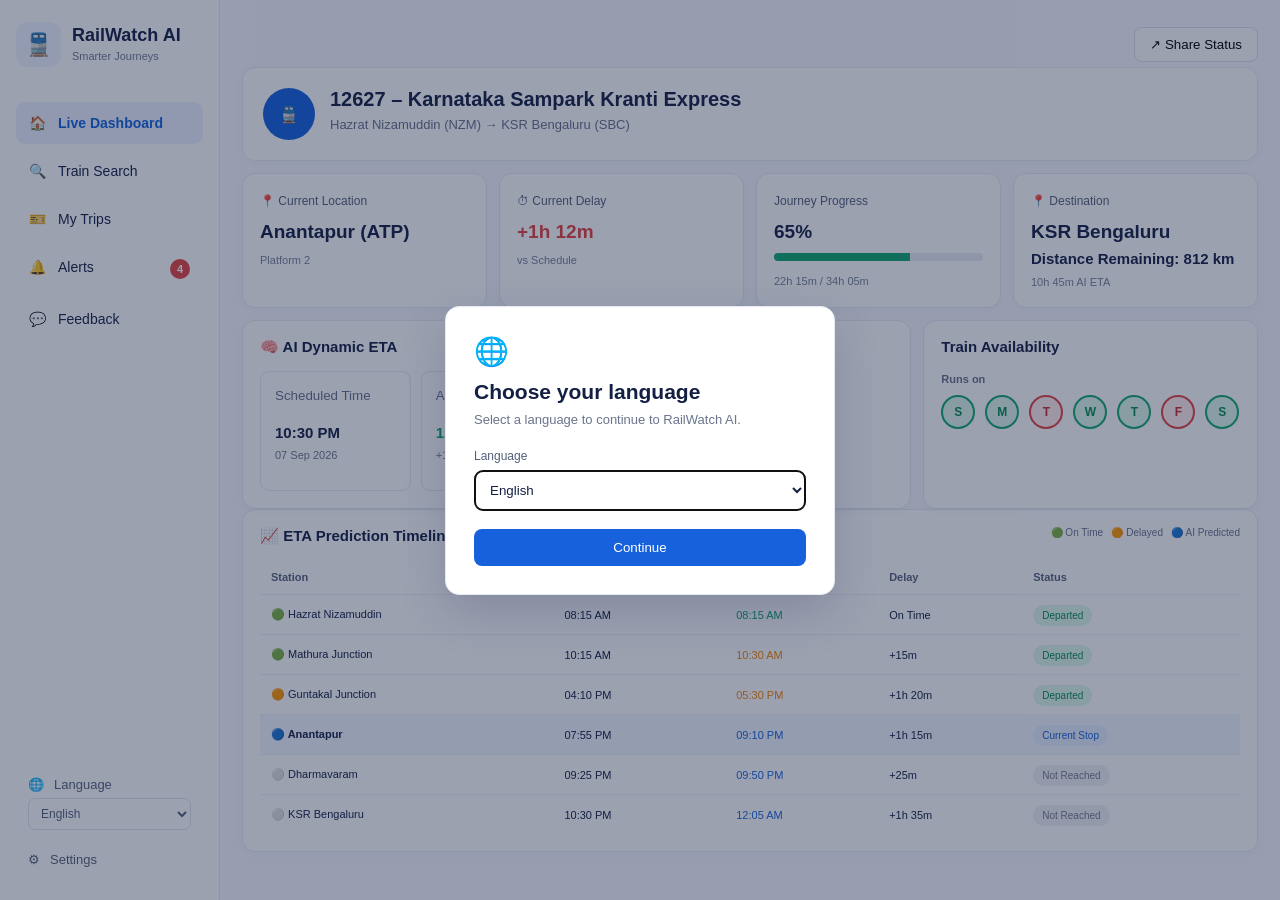
==== commit db3c0baa: "Update index.html" ====
--- a/index.html
+++ b/index.html
@@ -119,7 +119,7 @@
       <div class="card stat-card">
         <span>📍 Destination</span>
         <h2 id="dashboardDestination">KSR Bengaluru</h2>
-        <strong class="distance-value" id="dashboardDistance">Distance: 812 km</strong>
+        <strong class="distance-value" id="dashboardDistance">Distance Remaining: 812 km</strong>
         <small>10h 45m AI ETA</small>
       </div>
 
@@ -347,4 +347,4 @@
 <script src="client_sync.js"></script>
 
 </body>
-</html>+</html>
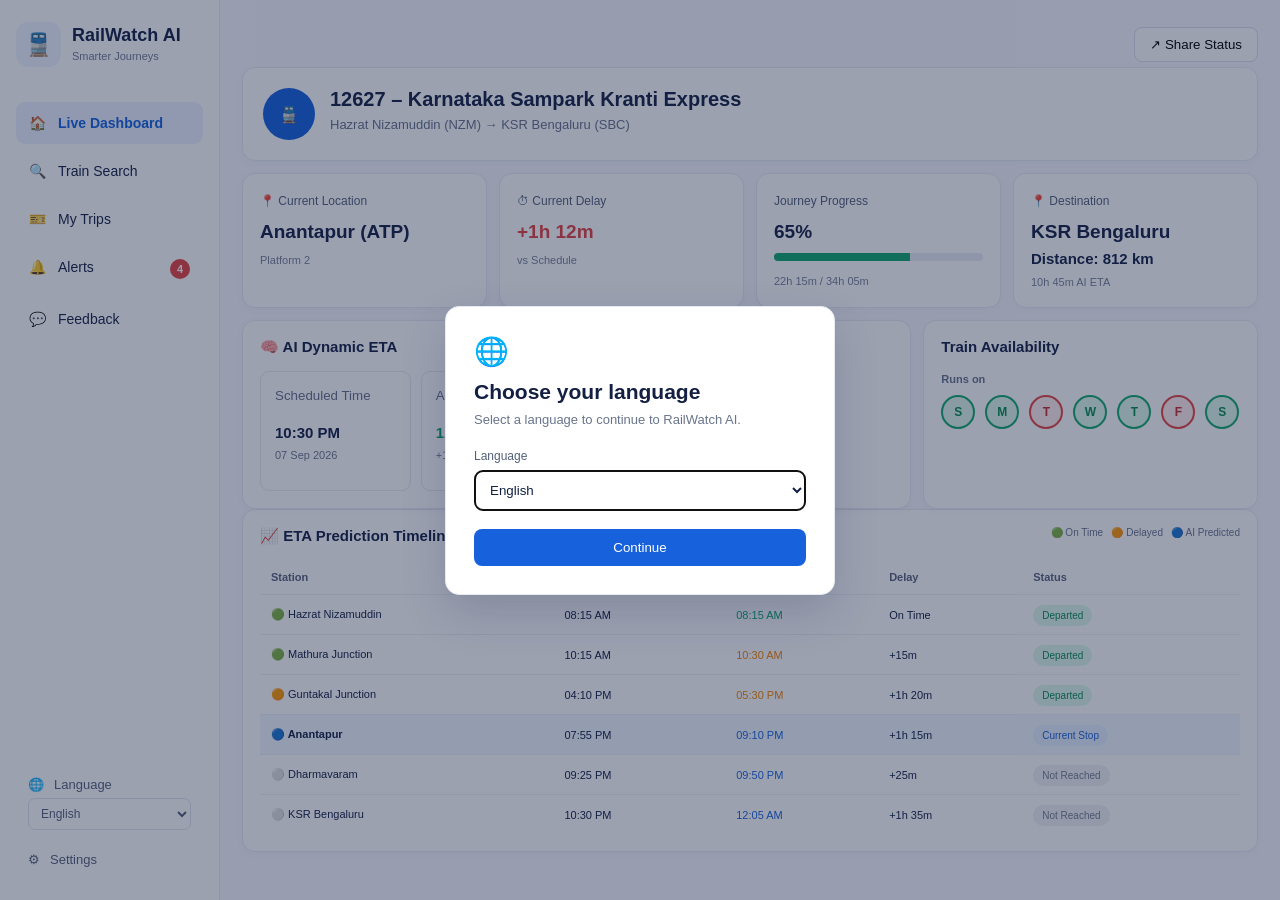
==== commit a621542f: "Add files via upload" ====
--- a/index.html
+++ b/index.html
@@ -119,7 +119,7 @@
       <div class="card stat-card">
         <span>📍 Destination</span>
         <h2 id="dashboardDestination">KSR Bengaluru</h2>
-        <strong class="distance-value" id="dashboardDistance">Distance Remaining: 812 km</strong>
+        <strong class="distance-value" id="dashboardDistance">Distance: 812 km</strong>
         <small>10h 45m AI ETA</small>
       </div>
 
@@ -347,4 +347,4 @@
 <script src="client_sync.js"></script>
 
 </body>
-</html>
+</html>
